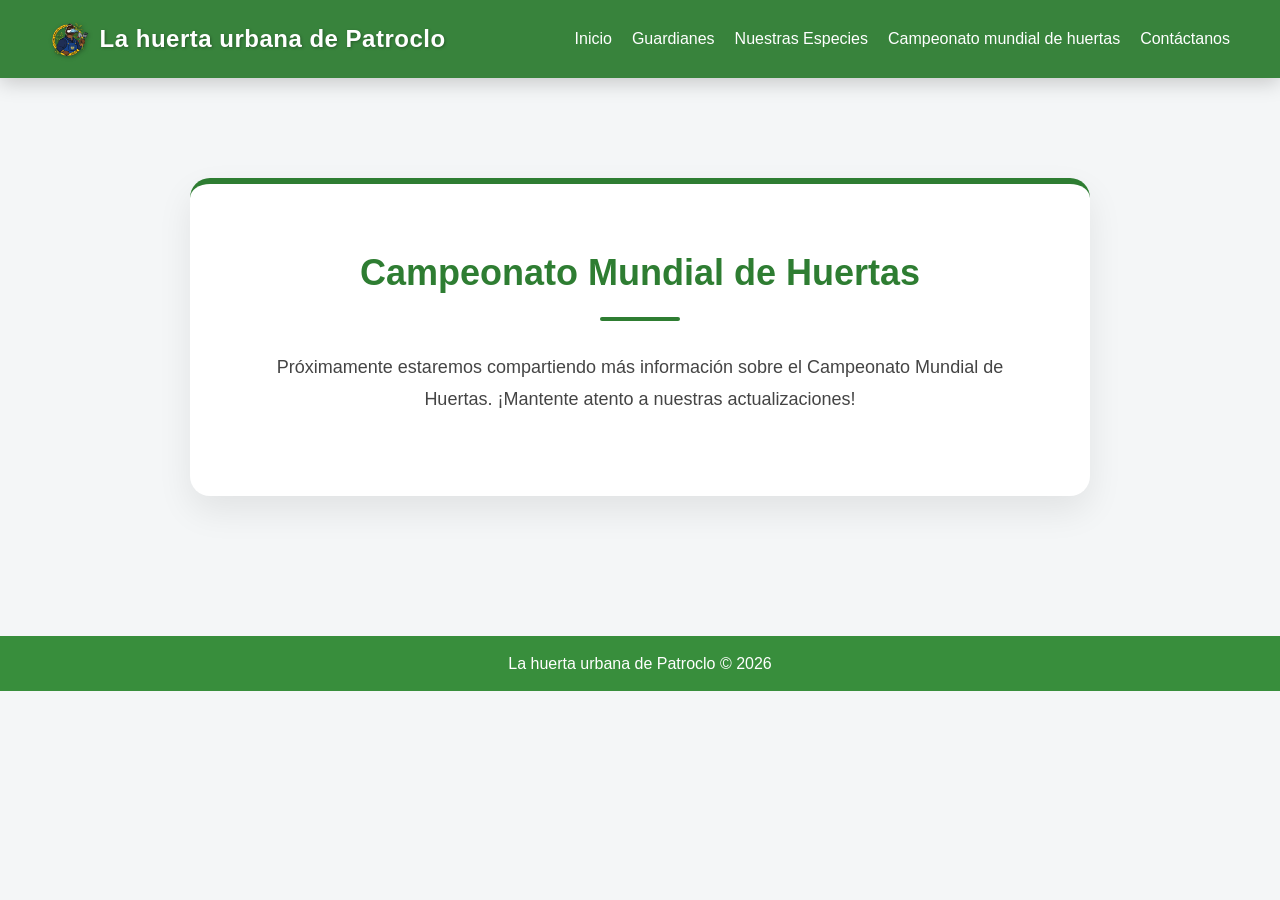
==== campeonato.html @ 6fb48c9e "Se agregan fotografias de los participantes y en la seccion nuestras especies solo faltan la mitad d" ====
<!DOCTYPE html>
<html lang="es">

<head>
    <meta charset="UTF-8">
    <meta name="viewport" content="width=device-width, initial-scale=1.0">
    <title>Campeonato Mundial de Huertas</title>
    <link rel="stylesheet" href="css/style.css">
</head>

<body>

    <header>

        <a href="index.html" class="logo">
            <img src="img/Logo.png" alt="Logo pequeño" class="header-logo">
            <span>La huerta urbana de Patroclo</span>
        </a>

        <nav>
            <a href="index.html">Inicio</a>
            <a href="guardianes.html">Guardianes</a>
            <a href="especies.html">Nuestras Especies</a>
            <a href="campeonato.html">Campeonato mundial de huertas</a>
            <a href="index.html#contacto">Contáctanos</a>
        </nav>

    </header>

    <section class="bienvenidos">
        <div class="bienvenidos-content">
            <h2>Campeonato Mundial de Huertas</h2>
            <div class="divider"></div>
            <p>
                Próximamente estaremos compartiendo más información sobre el Campeonato Mundial de Huertas. 
                ¡Mantente atento a nuestras actualizaciones!
            </p>
        </div>
    </section>

    <footer>
        <p>La huerta urbana de Patroclo © 2026</p>
    </footer>

</body>

</html>
---- css/style.css ----
* {
  margin: 0;
  padding: 0;
  box-sizing: border-box;
}

body {
  font-family: Arial, sans-serif;
  background: #f4f6f7;
  color: #333;
  line-height: 1.6;
}


/* HEADER */

header {
  display: flex;
  justify-content: space-between;
  align-items: center;
  padding: 20px 50px;
  background: rgba(46, 125, 50, 0.95); /* Agradable verde bosque */
  backdrop-filter: blur(10px);
  -webkit-backdrop-filter: blur(10px);
  color: white;
  box-shadow: 0 4px 20px rgba(0, 0, 0, 0.2);
  position: sticky;
  top: 0;
  z-index: 1000;
  transition: all 0.3s ease;
}

.logo {
  font-size: 24px;
  font-weight: 700;
  letter-spacing: 0.5px;
  text-shadow: 1px 1px 3px rgba(0, 0, 0, 0.3);
  display: flex;
  align-items: center;
  gap: 10px;
  text-decoration: none;
  color: white;
}

.header-logo {
  height: 35px;
  width: auto;
  filter: drop-shadow(1px 1px 2px rgba(0,0,0,0.3));
}

nav {
  display: flex;
  align-items: center;
  gap: 20px;
  flex-wrap: wrap;
  justify-content: center;
}

nav a {
  text-decoration: none;
  color: white;
  font-size: 16px;
  font-weight: 500;
  position: relative;
  padding: 5px 0;
  transition: opacity 0.3s ease;
}

nav a::after {
  content: '';
  position: absolute;
  width: 0;
  height: 2px;
  bottom: 0;
  left: 0;
  background-color: #a3d9a5;
  transition: width 0.3s ease-in-out;
  border-radius: 2px;
}

nav a:hover::after {
  width: 100%;
}

@media (max-width: 900px) {
  header {
    flex-direction: column;
    padding: 15px 20px;
    gap: 15px;
  }
}


/* HERO */

.hero {
  padding: 150px 20px;
  background-image: linear-gradient(rgba(0, 0, 0, 0.4), rgba(0, 0, 0, 0.4)), url("../img/Huerta.jpeg");
  background-size: cover;
  background-position: center;
  color: white;
  display: flex;
  justify-content: center;
}

.hero-content {
  display: flex;
  align-items: center;
  gap: 30px;
  max-width: 1000px;
  text-align: left;
}

.hero-logo {
  width: 180px; /* Tamaño del logo ajustable */
  height: auto;
  filter: drop-shadow(2px 2px 4px rgba(0,0,0,0.5));
}

.hero h1 {
  font-size: 48px;
  color: white;
  margin-bottom: 10px;
  text-shadow: 2px 2px 4px rgba(0,0,0,0.6);
}

.hero p {
  font-size: 20px;
  text-shadow: 1px 1px 3px rgba(0,0,0,0.6);
}

@media (max-width: 768px) {
  .hero-content {
    flex-direction: column;
    text-align: center;
  }
}


/* BIENVENIDOS */

.bienvenidos {
  padding: 100px 5%;
  display: flex;
  justify-content: center;
  background-image: linear-gradient(rgba(244, 246, 247, 0.7), rgba(244, 246, 247, 0.95)), url("../img/fondo.jpg");
  background-size: cover;
  background-position: center;
  background-attachment: fixed;
  position: relative;
}

.bienvenidos-content {
  background: white;
  padding: 60px 80px;
  border-radius: 20px;
  box-shadow: 0 15px 35px rgba(0, 0, 0, 0.08);
  max-width: 900px;
  text-align: center;
  border-top: 6px solid #2e7d32;
  transition: transform 0.3s ease, box-shadow 0.3s ease;
}

.bienvenidos-content:hover {
  transform: translateY(-5px);
  box-shadow: 0 20px 40px rgba(0, 0, 0, 0.12);
}

.bienvenidos h2 {
  font-size: 36px;
  color: #2e7d32;
  margin-bottom: 15px;
  font-weight: 700;
}

.bienvenidos .divider {
  width: 80px;
  height: 4px;
  background-color: #2e7d32;
  margin: 0 auto 30px;
  border-radius: 2px;
}

.bienvenidos p {
  margin-bottom: 20px;
  color: #444;
  font-size: 18px;
  line-height: 1.8;
}

@media (max-width: 768px) {
  .bienvenidos-content {
    padding: 40px 30px;
  }
  .bienvenidos h2 {
    font-size: 28px;
  }
}


/* OBJETIVO */

.objetivo {
  display: flex;
  align-items: center;
  justify-content: center;
  gap: 60px;
  padding: 80px 15%;
  background: white;
  flex-wrap: wrap;
}

.objetivo-texto {
  max-width: 500px;
}

.objetivo-texto h2 {
  margin-bottom: 15px;
  color: #2e7d32;
}

.objetivo-imagen img {
  width: 350px;
  border-radius: 10px;
  box-shadow: 0 4px 10px rgba(0, 0, 0, 0.15);
}


/* BOTONES */

.boton {
  display: inline-block;
  margin-top: 15px;
  padding: 8px 16px;
  background: #388e3c;
  color: white;
  text-decoration: none;
  border-radius: 5px;
  font-size: 14px;
  transition: 0.2s;
}

.boton:hover {
  background: #1b5e20;
}


/* TARJETAS */

.secciones {
  display: flex;
  justify-content: center;
  gap: 40px;
  padding: 80px 10%;
  background: #f4f6f7;
  flex-wrap: wrap;
}

.card {
  background: white;
  padding: 30px;
  width: 260px;
  text-align: center;
  border-radius: 8px;
  box-shadow: 0 3px 10px rgba(0, 0, 0, 0.1);
}

.card h3 {
  margin-bottom: 10px;
  color: #2e7d32;
}

.card p {
  margin-bottom: 15px;
}


/* EXPERIENCIAS VIRTUALES */

.experiencias-section {
  padding: 80px 10%;
  text-align: center;
  background: #f4f6f7;
}

.experiencias-section h2 {
  color: #2e7d32;
  margin-bottom: 40px;
  font-size: 32px;
}

.experiencias-container {
  display: flex;
  justify-content: center;
  gap: 50px;
  flex-wrap: wrap;
}

.experiencia-card {
  background: white;
  width: 340px;
  min-height: 400px;
  border-radius: 16px;
  box-shadow: 0 10px 30px rgba(0,0,0,0.1);
  display: flex;
  flex-direction: column;
  text-align: center;
  transition: transform 0.4s cubic-bezier(0.175, 0.885, 0.32, 1.275), box-shadow 0.4s ease;
  overflow: hidden;
}

.experiencia-card.normal {
  border-top: 8px solid #388e3c;
}

.experiencia-card.destacado {
  width: 360px;
  background: linear-gradient(180deg, #ffffff 0%, #f0fdf2 100%);
  border: 2px solid rgba(46, 125, 50, 0.2);
  box-shadow: 0 15px 40px rgba(46, 125, 50, 0.2);
  transform: scale(1.02);
}

.experiencia-card:hover {
  transform: translateY(-12px) scale(1.05);
  box-shadow: 0 20px 50px rgba(0,0,0,0.2);
}

.vr-img {
  width: 100%;
  height: 200px;
  object-fit: cover;
  border-bottom: 4px solid #2e7d32;
}

.experiencia-card .card-content {
  padding: 30px 20px;
  display: flex;
  flex-direction: column;
  align-items: center;
  justify-content: center;
  flex-grow: 1;
}

.experiencia-card h3 {
  font-size: 26px;
  color: #2e7d32;
  margin-bottom: 15px;
}

.experiencia-card.destacado .vr-title {
  color: #2e7d32;
  font-size: 26px;
  font-weight: 800;
  text-transform: uppercase;
  letter-spacing: 1px;
}

.experiencia-card p {
  color: #555;
  font-size: 16px;
  line-height: 1.5;
  margin-bottom: 20px;
}

.vr-btn {
  display: inline-block;
  margin-top: auto;
  padding: 12px 25px;
  background: linear-gradient(45deg, #ff5e62, #ff9966);
  color: white;
  text-decoration: none;
  font-weight: 800;
  font-size: 17px;
  border-radius: 30px;
  box-shadow: 0 5px 15px rgba(255, 94, 98, 0.4);
  transition: all 0.3s ease;
  text-transform: uppercase;
}

.vr-btn:hover {
  background: linear-gradient(45deg, #ff9966, #ff5e62);
  transform: scale(1.1);
  box-shadow: 0 8px 25px rgba(255, 94, 98, 0.6);
  color: white;
}


/* UBICACION */
#ubicacion {
  padding: 80px 10%;
  text-align: center;
  background: white;
}

#ubicacion h2 {
  margin-bottom: 25px;
  color: #2e7d32;
}


/* CONTACTO */

#contacto {
  padding: 80px 10%;
  text-align: center;
  background: #f4f6f7;
}

#contacto h2 {
  margin-bottom: 20px;
  color: #2e7d32;
}

form {
  max-width: 400px;
  margin: auto;
  display: flex;
  flex-direction: column;
  gap: 10px;
}

input,
textarea {
  padding: 10px;
  border: 1px solid #ccc;
  border-radius: 5px;
  font-size: 14px;
}

button {
  background: #388e3c;
  color: white;
  padding: 10px;
  border: none;
  border-radius: 5px;
  cursor: pointer;
  font-size: 14px;
}

button:hover {
  background: #1b5e20;
}


/* FOOTER */

footer {
  background: #388e3c;
  color: white;
  text-align: center;
  padding: 15px;
  margin-top: 40px;
}

/* CABECERA DE GUARDIANES */

.guardianes-page {
  padding: 30px 5%;
  background-image: linear-gradient(rgba(244, 246, 247, 0.7), rgba(244, 246, 247, 0.95)), url("../img/fondo.jpg");
  background-size: cover;
  background-position: center;
  background-attachment: fixed;
}

.guardianes-title {
  text-align: center;
  font-size: 32px;
  color: #2e7d32;
  margin-top: 10px;
  margin-bottom: 10px;
  font-weight: 800;
  text-shadow: 1px 1px 2px rgba(0,0,0,0.1);
}

.guardianes-divider {
  width: 60px;
  height: 4px;
  background-color: #2e7d32;
  margin: 0 auto 20px;
  border-radius: 2px;
}

.descripcion-card {
  background: white;
  padding: 20px 40px;
  border-radius: 15px;
  box-shadow: 0 10px 25px rgba(0, 0, 0, 0.08);
  max-width: 850px;
  margin: 0 auto 30px auto;
  text-align: center;
  border-top: 6px solid #2e7d32;
  transition: transform 0.3s ease, box-shadow 0.3s ease;
}

.descripcion-card:hover {
  transform: translateY(-5px);
  box-shadow: 0 20px 40px rgba(0, 0, 0, 0.12);
}

.descripcion-card p {
  color: #444;
  font-size: 18px;
  line-height: 1.8;
}

/* LISTA DE GUARDIANES */

.guardianes-lista {
  display: flex;
  flex-wrap: wrap;
  justify-content: center;
  gap: 30px;
  padding: 40px 0;
}

.guard {
  position: relative;
  background: white;
  padding: 20px;
  width: 240px;
  text-align: center;
  border-radius: 12px;
  box-shadow: 0 4px 15px rgba(0, 0, 0, 0.1);
  transition: transform 0.3s ease;
}

.guard:hover {
  transform: translateY(-5px);
  z-index: 10;
}

.guard .tooltip-text {
  visibility: hidden;
  opacity: 0;
  position: absolute;
  top: 50%;
  left: 105%;
  transform: translateY(-50%);
  width: 400px;
  height: 250px;
  overflow: hidden;
  background-color: rgba(46, 125, 50, 0.98);
  color: #fff;
  text-align: justify;
  padding: 15px;
  border-radius: 8px;
  box-shadow: 0 10px 25px rgba(0,0,0,0.3);
  z-index: 100;
  font-size: 13px;
  line-height: 1.5;
  transition: visibility 0.3s, opacity 0.3s ease;
  /* Allow interaction to pause animation */
  pointer-events: auto;
}

.guard .tooltip-slider {
  /* It sits still when not hovered */
  transform: translateY(0);
}

.guard:hover .tooltip-slider {
  /* It animates only when you hover over the card/tooltip */
  animation: scrollText 18s linear infinite;
}

@keyframes scrollText {
  0%, 10% { transform: translateY(0); }
  90%, 100% { transform: translateY(-60%); }
}

.guard .tooltip-text p {
  margin-bottom: 10px;
  color: #fff;
}

.guard .tooltip-text p:last-child {
  margin-bottom: 0;
}

.guard .tooltip-text::after {
  content: "";
  position: absolute;
  top: 50%;
  left: -16px;
  margin-top: -8px;
  border-width: 8px;
  border-style: solid;
  border-color: transparent rgba(46, 125, 50, 0.98) transparent transparent;
}

.guard .tooltip-text.tooltip-left {
  left: auto;
  right: 105%;
}

.guard .tooltip-text.tooltip-left::after {
  left: auto;
  right: -16px;
  border-color: transparent transparent transparent rgba(46, 125, 50, 0.98);
}

.guard:hover .tooltip-text {
  visibility: visible;
  opacity: 1;
}

.guard .img-placeholder {
  width: 150px;
  height: 150px;
  margin: 0 auto 15px auto;
  border-radius: 50%;
  overflow: hidden;
  border: 3px solid #388e3c;
  display: flex;
  align-items: center;
  justify-content: center;
  background: #eef4f7;
}

.guard img {
  width: 100%;
  height: 100%;
  object-fit: cover;
}

.guard h3 {
  font-size: 20px;
  color: #2e7d32;
  margin-bottom: 5px;
}

.guard p {
  font-size: 14px;
  color: #666;
}

/* CATÁLOGO DE ESPECIES */
.catalogo-grid {
  padding-top: 40px;
}

.catalogo-grid .card {
  padding: 0;
  overflow: hidden;
  display: flex;
  flex-direction: column;
  transition: transform 0.3s ease, box-shadow 0.3s ease;
}

.catalogo-grid .card:hover {
  transform: translateY(-5px);
  box-shadow: 0 10px 25px rgba(0, 0, 0, 0.15);
}

.catalogo-grid .card img {
  width: 100%;
  height: 200px;
  object-fit: cover;
  border-bottom: 4px solid #a3d9a5;
  margin-bottom: 15px;
}

.catalogo-grid .card h3 {
  padding: 0 20px;
  font-size: 18px;
}

.catalogo-grid .card p {
  padding: 0 20px 25px 20px;
  font-size: 14px;
  color: #555;
}

/* CATÁLOGO DE ESPECIES */
.catalogo-grid {
  padding-top: 40px;
}

.catalogo-grid .card {
  padding: 0;
  overflow: hidden;
  display: flex;
  flex-direction: column;
  transition: transform 0.3s ease, box-shadow 0.3s ease;
}

.catalogo-grid .card:hover {
  transform: translateY(-5px);
  box-shadow: 0 10px 25px rgba(0, 0, 0, 0.15);
}

.catalogo-grid .card img {
  width: 100%;
  height: 200px;
  object-fit: cover;
  border-bottom: 4px solid #a3d9a5;
  margin-bottom: 15px;
}

.catalogo-grid .card h3 {
  padding: 0 20px;
  font-size: 18px;
}

.catalogo-grid .card p {
  padding: 0 20px 25px 20px;
  font-size: 14px;
  color: #555;
}
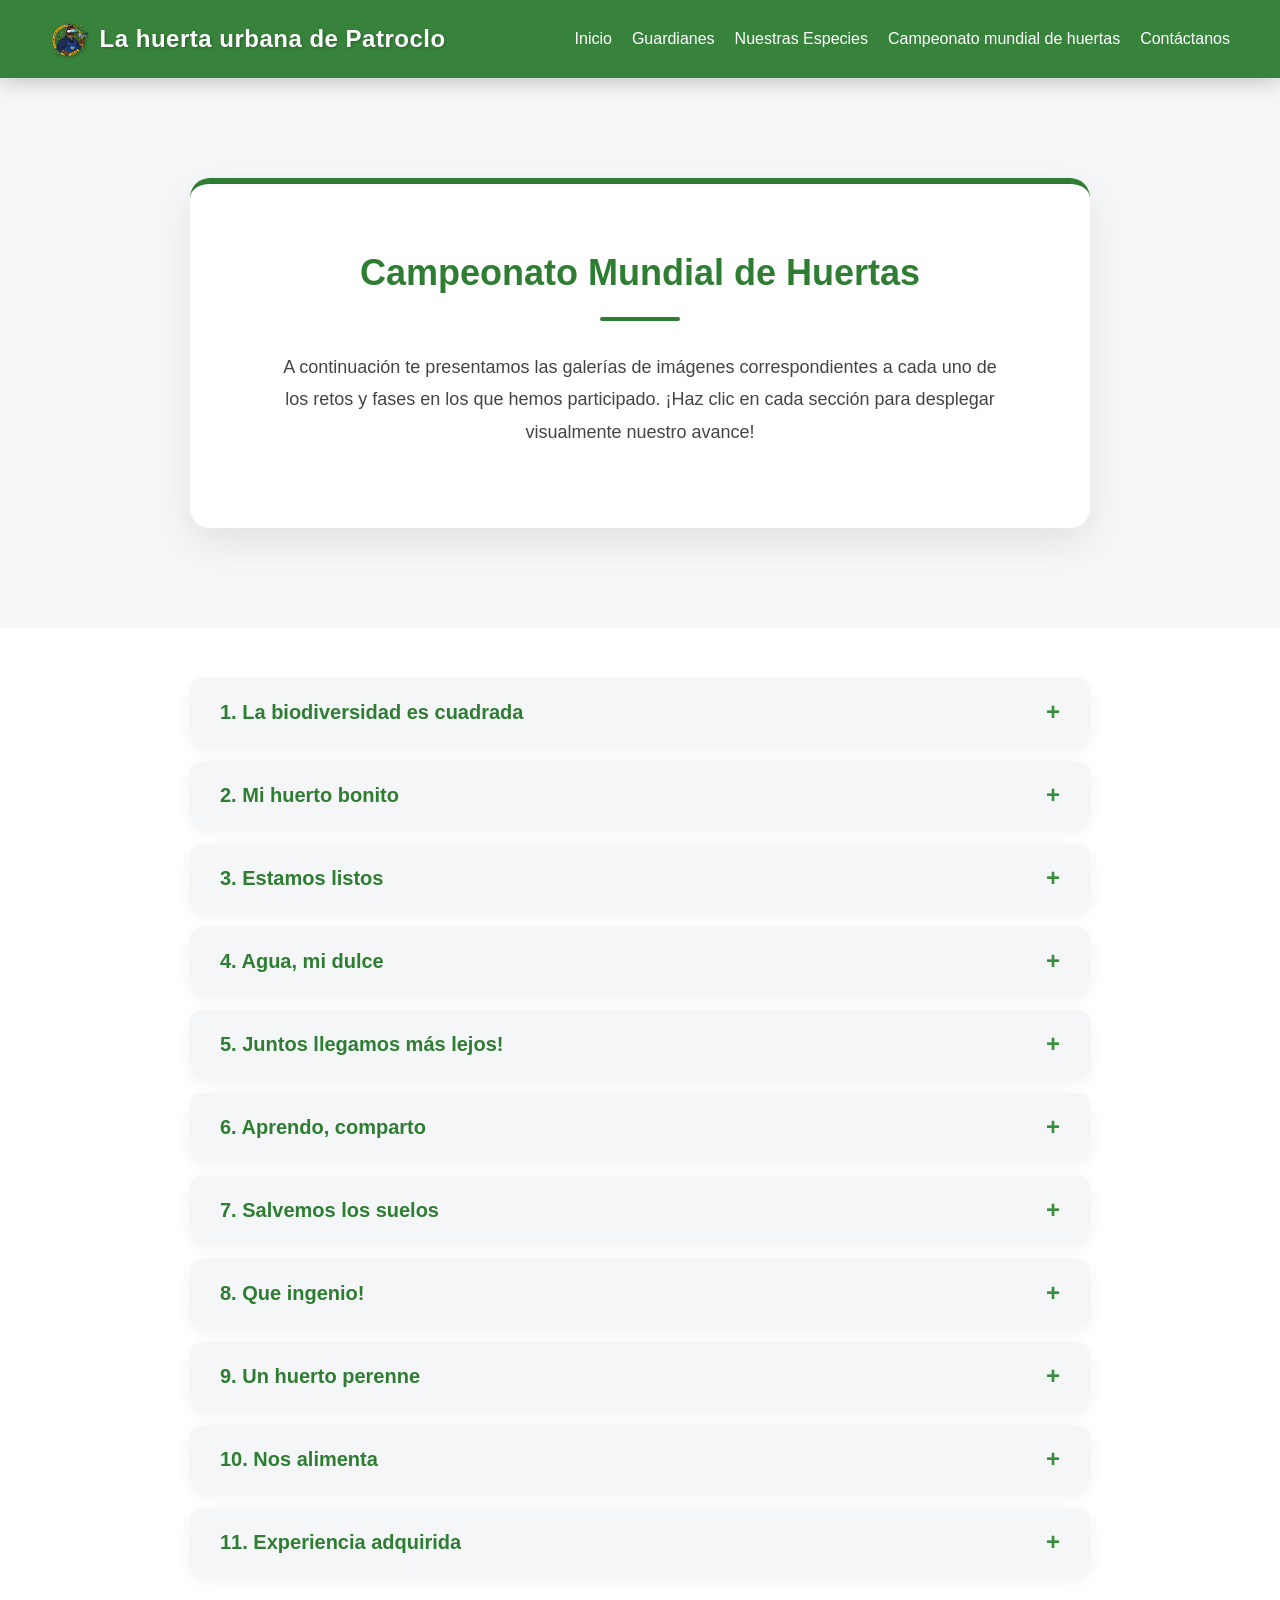
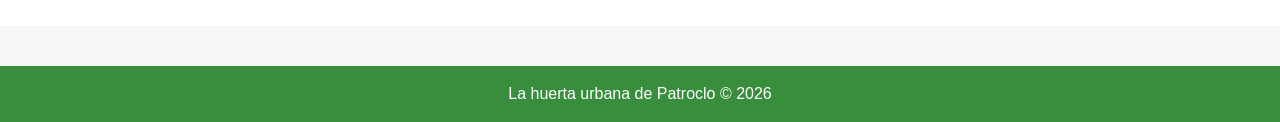
==== commit aef77134: "La seccion Nuestras especies ya esta hecha. Tambien las rede sociales se actualizaron y el usuario y" ====
--- a/campeonato.html
+++ b/campeonato.html
@@ -6,6 +6,7 @@
     <meta name="viewport" content="width=device-width, initial-scale=1.0">
     <title>Campeonato Mundial de Huertas</title>
     <link rel="stylesheet" href="css/style.css">
+    <link rel="icon" href="img/Logo.png" type="image/png">
 </head>
 
 <body>
@@ -32,12 +33,170 @@
             <h2>Campeonato Mundial de Huertas</h2>
             <div class="divider"></div>
             <p>
-                Próximamente estaremos compartiendo más información sobre el Campeonato Mundial de Huertas. 
-                ¡Mantente atento a nuestras actualizaciones!
+                A continuación te presentamos las galerías de imágenes correspondientes a cada uno de los retos y fases en los que hemos participado. ¡Haz clic en cada sección para desplegar visualmente nuestro avance!
             </p>
         </div>
     </section>
 
+    <section class="accordion-section">
+        <div class="accordion-wrapper">
+            
+            <div class="accordion-item">
+                <button class="accordion-header">1. La biodiversidad es cuadrada <span class="icon">+</span></button>
+                <div class="accordion-content">
+                    <div class="gallery-grid">
+                        <img src="https://via.placeholder.com/400x300/eef4f7/2f6f8f?text=Biodiversidad+1" alt="Biodiversidad">
+                        <img src="https://via.placeholder.com/400x300/eef4f7/2f6f8f?text=Biodiversidad+2" alt="Biodiversidad">
+                        <img src="https://via.placeholder.com/400x300/eef4f7/2f6f8f?text=Biodiversidad+3" alt="Biodiversidad">
+                    </div>
+                </div>
+            </div>
+
+            <div class="accordion-item">
+                <button class="accordion-header">2. Mi huerto bonito <span class="icon">+</span></button>
+                <div class="accordion-content">
+                    <div class="gallery-grid">
+                        <img src="https://via.placeholder.com/400x300/eef4f7/2f6f8f?text=Mi+huerto+1" alt="Mi huerto">
+                        <img src="https://via.placeholder.com/400x300/eef4f7/2f6f8f?text=Mi+huerto+2" alt="Mi huerto">
+                        <img src="https://via.placeholder.com/400x300/eef4f7/2f6f8f?text=Mi+huerto+3" alt="Mi huerto">
+                    </div>
+                </div>
+            </div>
+
+            <div class="accordion-item">
+                <button class="accordion-header">3. Estamos listos <span class="icon">+</span></button>
+                <div class="accordion-content">
+                    <div class="gallery-grid">
+                        <img src="https://via.placeholder.com/400x300/eef4f7/2f6f8f?text=Estamos+listos+1" alt="Estamos listos">
+                        <img src="https://via.placeholder.com/400x300/eef4f7/2f6f8f?text=Estamos+listos+2" alt="Estamos listos">
+                        <img src="https://via.placeholder.com/400x300/eef4f7/2f6f8f?text=Estamos+listos+3" alt="Estamos listos">
+                    </div>
+                </div>
+            </div>
+
+            <div class="accordion-item">
+                <button class="accordion-header">4. Agua, mi dulce <span class="icon">+</span></button>
+                <div class="accordion-content">
+                    <div class="gallery-grid">
+                        <img src="https://via.placeholder.com/400x300/eef4f7/2f6f8f?text=Agua+1" alt="Agua">
+                        <img src="https://via.placeholder.com/400x300/eef4f7/2f6f8f?text=Agua+2" alt="Agua">
+                        <img src="https://via.placeholder.com/400x300/eef4f7/2f6f8f?text=Agua+3" alt="Agua">
+                    </div>
+                </div>
+            </div>
+
+            <div class="accordion-item">
+                <button class="accordion-header">5. Juntos llegamos más lejos! <span class="icon">+</span></button>
+                <div class="accordion-content">
+                    <div class="gallery-grid">
+                        <img src="https://via.placeholder.com/400x300/eef4f7/2f6f8f?text=Juntos+1" alt="Juntos">
+                        <img src="https://via.placeholder.com/400x300/eef4f7/2f6f8f?text=Juntos+2" alt="Juntos">
+                        <img src="https://via.placeholder.com/400x300/eef4f7/2f6f8f?text=Juntos+3" alt="Juntos">
+                    </div>
+                </div>
+            </div>
+
+            <div class="accordion-item">
+                <button class="accordion-header">6. Aprendo, comparto <span class="icon">+</span></button>
+                <div class="accordion-content">
+                    <div class="gallery-grid">
+                        <img src="https://via.placeholder.com/400x300/eef4f7/2f6f8f?text=Aprendo+1" alt="Aprendo">
+                        <img src="https://via.placeholder.com/400x300/eef4f7/2f6f8f?text=Aprendo+2" alt="Aprendo">
+                        <img src="https://via.placeholder.com/400x300/eef4f7/2f6f8f?text=Aprendo+3" alt="Aprendo">
+                    </div>
+                </div>
+            </div>
+
+            <div class="accordion-item">
+                <button class="accordion-header">7. Salvemos los suelos <span class="icon">+</span></button>
+                <div class="accordion-content">
+                    <div class="gallery-grid">
+                        <img src="https://via.placeholder.com/400x300/eef4f7/2f6f8f?text=Suelos+1" alt="Suelos">
+                        <img src="https://via.placeholder.com/400x300/eef4f7/2f6f8f?text=Suelos+2" alt="Suelos">
+                        <img src="https://via.placeholder.com/400x300/eef4f7/2f6f8f?text=Suelos+3" alt="Suelos">
+                    </div>
+                </div>
+            </div>
+
+            <div class="accordion-item">
+                <button class="accordion-header">8. Que ingenio! <span class="icon">+</span></button>
+                <div class="accordion-content">
+                    <div class="gallery-grid">
+                        <img src="https://via.placeholder.com/400x300/eef4f7/2f6f8f?text=Ingenio+1" alt="Ingenio">
+                        <img src="https://via.placeholder.com/400x300/eef4f7/2f6f8f?text=Ingenio+2" alt="Ingenio">
+                        <img src="https://via.placeholder.com/400x300/eef4f7/2f6f8f?text=Ingenio+3" alt="Ingenio">
+                    </div>
+                </div>
+            </div>
+
+            <div class="accordion-item">
+                <button class="accordion-header">9. Un huerto perenne <span class="icon">+</span></button>
+                <div class="accordion-content">
+                    <div class="gallery-grid">
+                        <img src="https://via.placeholder.com/400x300/eef4f7/2f6f8f?text=Perenne+1" alt="Perenne">
+                        <img src="https://via.placeholder.com/400x300/eef4f7/2f6f8f?text=Perenne+2" alt="Perenne">
+                        <img src="https://via.placeholder.com/400x300/eef4f7/2f6f8f?text=Perenne+3" alt="Perenne">
+                    </div>
+                </div>
+            </div>
+
+            <div class="accordion-item">
+                <button class="accordion-header">10. Nos alimenta <span class="icon">+</span></button>
+                <div class="accordion-content">
+                    <div class="gallery-grid">
+                        <img src="https://via.placeholder.com/400x300/eef4f7/2f6f8f?text=Alimenta+1" alt="Alimenta">
+                        <img src="https://via.placeholder.com/400x300/eef4f7/2f6f8f?text=Alimenta+2" alt="Alimenta">
+                        <img src="https://via.placeholder.com/400x300/eef4f7/2f6f8f?text=Alimenta+3" alt="Alimenta">
+                    </div>
+                </div>
+            </div>
+
+            <div class="accordion-item">
+                <button class="accordion-header">11. Experiencia adquirida <span class="icon">+</span></button>
+                <div class="accordion-content">
+                    <div class="gallery-grid">
+                        <img src="https://via.placeholder.com/400x300/eef4f7/2f6f8f?text=Experiencia+1" alt="Experiencia">
+                        <img src="https://via.placeholder.com/400x300/eef4f7/2f6f8f?text=Experiencia+2" alt="Experiencia">
+                        <img src="https://via.placeholder.com/400x300/eef4f7/2f6f8f?text=Experiencia+3" alt="Experiencia">
+                    </div>
+                </div>
+            </div>
+
+        </div>
+    </section>
+
+    <!-- Script del Acordeón -->
+    <script>
+        document.querySelectorAll('.accordion-header').forEach(button => {
+            button.addEventListener('click', () => {
+                const accordionContent = button.nextElementSibling;
+                const icon = button.querySelector('.icon');
+
+                // Si se desea que solo una se abra a la vez (opcional):
+                /*
+                document.querySelectorAll('.accordion-header').forEach(btn => {
+                    if(btn !== button) {
+                        btn.classList.remove('active');
+                        btn.nextElementSibling.style.maxHeight = 0;
+                        btn.querySelector('.icon').textContent = '+';
+                    }
+                });
+                */
+                
+                button.classList.toggle('active');
+
+                if (button.classList.contains('active')) {
+                    // +30 para dar algo de margen interno que la altura pueda necesitar
+                    accordionContent.style.maxHeight = accordionContent.scrollHeight + 50 + 'px';
+                    icon.textContent = '-';
+                } else {
+                    accordionContent.style.maxHeight = 0;
+                    icon.textContent = '+';
+                }
+            });
+        });
+    </script>
+
     <footer>
         <p>La huerta urbana de Patroclo © 2026</p>
     </footer>
--- a/css/style.css
+++ b/css/style.css
@@ -707,4 +707,92 @@
   padding: 0 20px 25px 20px;
   font-size: 14px;
   color: #555;
+}
+
+/* MUNDIAL DE HUERTAS - ACORDEÓN */
+
+.accordion-section {
+  padding: 50px 10%;
+  background: white;
+  display: flex;
+  justify-content: center;
+}
+
+.accordion-wrapper {
+  width: 100%;
+  max-width: 900px;
+  display: flex;
+  flex-direction: column;
+  gap: 15px;
+}
+
+.accordion-item {
+  background: #f4f6f7;
+  border-radius: 12px;
+  overflow: hidden;
+  box-shadow: 0 4px 15px rgba(0,0,0,0.05);
+  transition: all 0.3s ease;
+}
+
+.accordion-item:hover {
+  box-shadow: 0 6px 20px rgba(0,0,0,0.1);
+}
+
+.accordion-header {
+  width: 100%;
+  background: transparent;
+  color: #2e7d32;
+  font-size: 20px;
+  font-weight: bold;
+  text-align: left;
+  padding: 20px 30px;
+  border: none;
+  cursor: pointer;
+  display: flex;
+  justify-content: space-between;
+  align-items: center;
+  transition: background 0.3s ease;
+}
+
+.accordion-header:hover, .accordion-header.active {
+  background: #eef4f7;
+}
+
+.accordion-header .icon {
+  font-size: 24px;
+  color: #388e3c;
+  transition: transform 0.3s ease;
+}
+
+.accordion-header.active .icon {
+  color: #1b5e20;
+}
+
+.accordion-content {
+  max-height: 0;
+  overflow: hidden;
+  transition: max-height 0.4s ease-out;
+  background: white;
+}
+
+.gallery-grid {
+  display: grid;
+  grid-template-columns: repeat(auto-fit, minmax(250px, 1fr));
+  gap: 20px;
+  padding: 30px;
+}
+
+.gallery-grid img {
+  width: 100%;
+  height: 200px;
+  object-fit: cover;
+  border-radius: 8px;
+  box-shadow: 0 4px 10px rgba(0,0,0,0.1);
+  border: 3px solid #eef4f7;
+  transition: transform 0.3s ease, box-shadow 0.3s ease;
+}
+
+.gallery-grid img:hover {
+  transform: scale(1.05);
+  box-shadow: 0 10px 20px rgba(0,0,0,0.2);
 }
